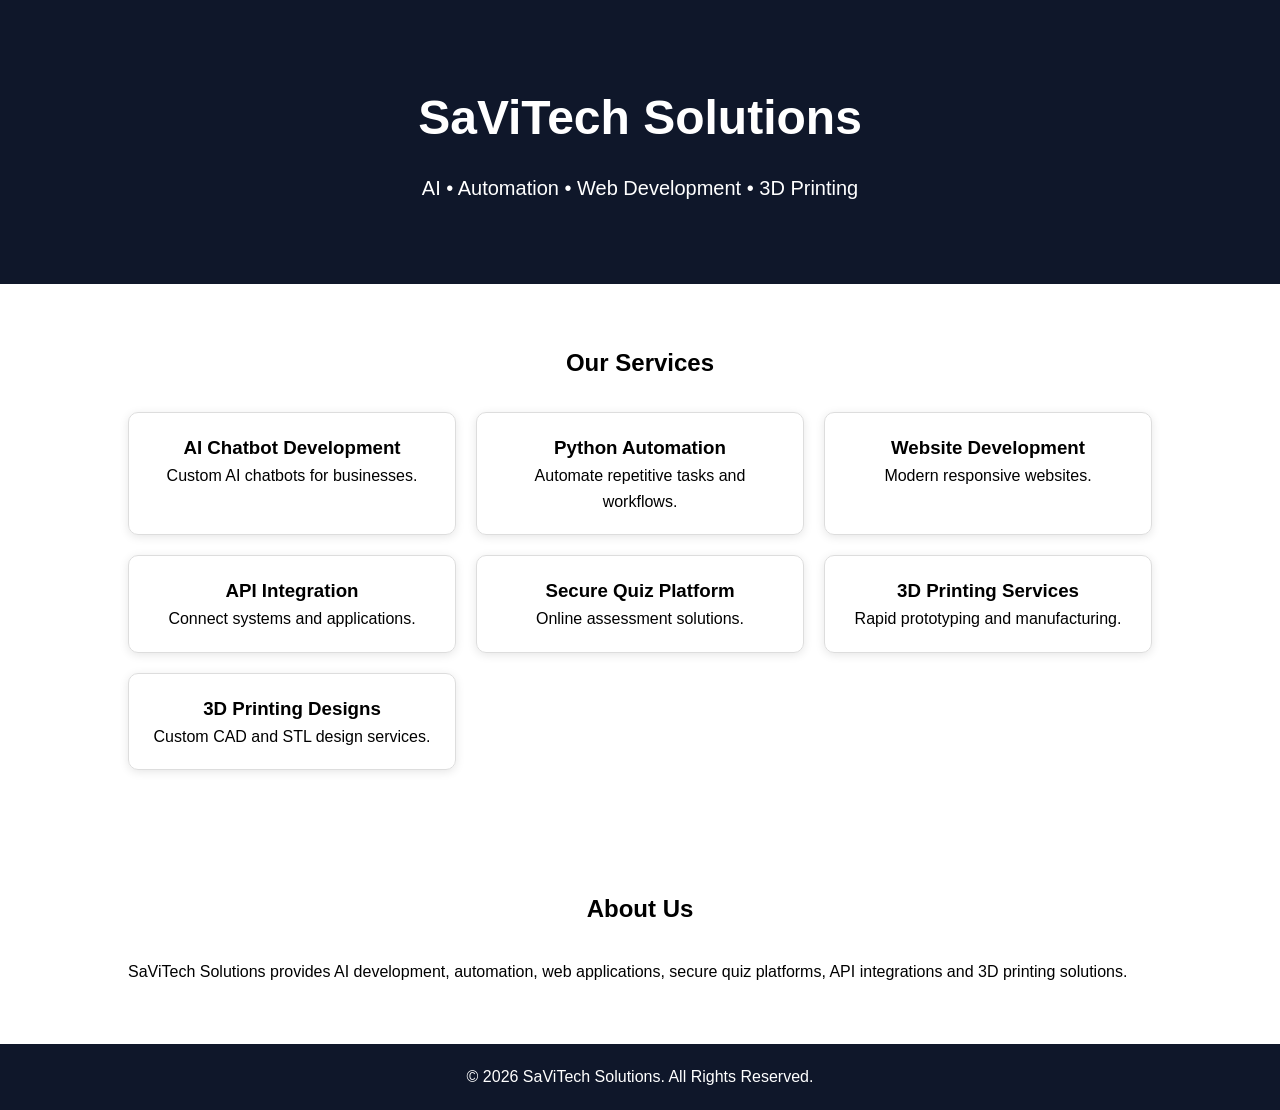
==== index.html @ e243b519 "Move website files to root for GitHub Pages" ====
<!DOCTYPE html>
<html lang="en">

<head>
<meta charset="UTF-8">
<meta name="viewport" content="width=device-width, initial-scale=1.0">
<title>SaViTech Solutions</title>
<link rel="stylesheet" href="style.css">
</head>

<body>

<header>
    <h1>SaViTech Solutions</h1>
    <p>AI • Automation • Web Development • 3D Printing</p>
</header>

<section>
    <h2>Our Services</h2>

    <div class="services">

        <div class="card">
            <h3>AI Chatbot Development</h3>
            <p>Custom AI chatbots for businesses.</p>
        </div>

        <div class="card">
            <h3>Python Automation</h3>
            <p>Automate repetitive tasks and workflows.</p>
        </div>

        <div class="card">
            <h3>Website Development</h3>
            <p>Modern responsive websites.</p>
        </div>

        <div class="card">
            <h3>API Integration</h3>
            <p>Connect systems and applications.</p>
        </div>

        <div class="card">
            <h3>Secure Quiz Platform</h3>
            <p>Online assessment solutions.</p>
        </div>

        <div class="card">
            <h3>3D Printing Services</h3>
            <p>Rapid prototyping and manufacturing.</p>
        </div>

        <div class="card">
            <h3>3D Printing Designs</h3>
            <p>Custom CAD and STL design services.</p>
        </div>

    </div>
</section>

<section>
    <h2>About Us</h2>

    <p>
        SaViTech Solutions provides AI development,
        automation, web applications, secure quiz platforms,
        API integrations and 3D printing solutions.
    </p>
</section>

<footer>
    <p>© 2026 SaViTech Solutions. All Rights Reserved.</p>
</footer>

<script src="script.js"></script>

</body>
</html>
---- style.css ----
*{
    margin:0;
    padding:0;
    box-sizing:border-box;
}

body{
    font-family:Arial, sans-serif;
    line-height:1.6;
}

header{
    background:#0f172a;
    color:white;
    text-align:center;
    padding:80px 20px;
}

header h1{
    font-size:48px;
}

header p{
    margin-top:15px;
    font-size:20px;
}

section{
    padding:60px 10%;
}

h2{
    text-align:center;
    margin-bottom:30px;
}

.services{
    display:grid;
    grid-template-columns:repeat(auto-fit,minmax(250px,1fr));
    gap:20px;
}

.card{
    border:1px solid #ddd;
    border-radius:10px;
    padding:20px;
    text-align:center;
    box-shadow:0 2px 10px rgba(0,0,0,0.1);
}

footer{
    background:#0f172a;
    color:white;
    text-align:center;
    padding:20px;
}
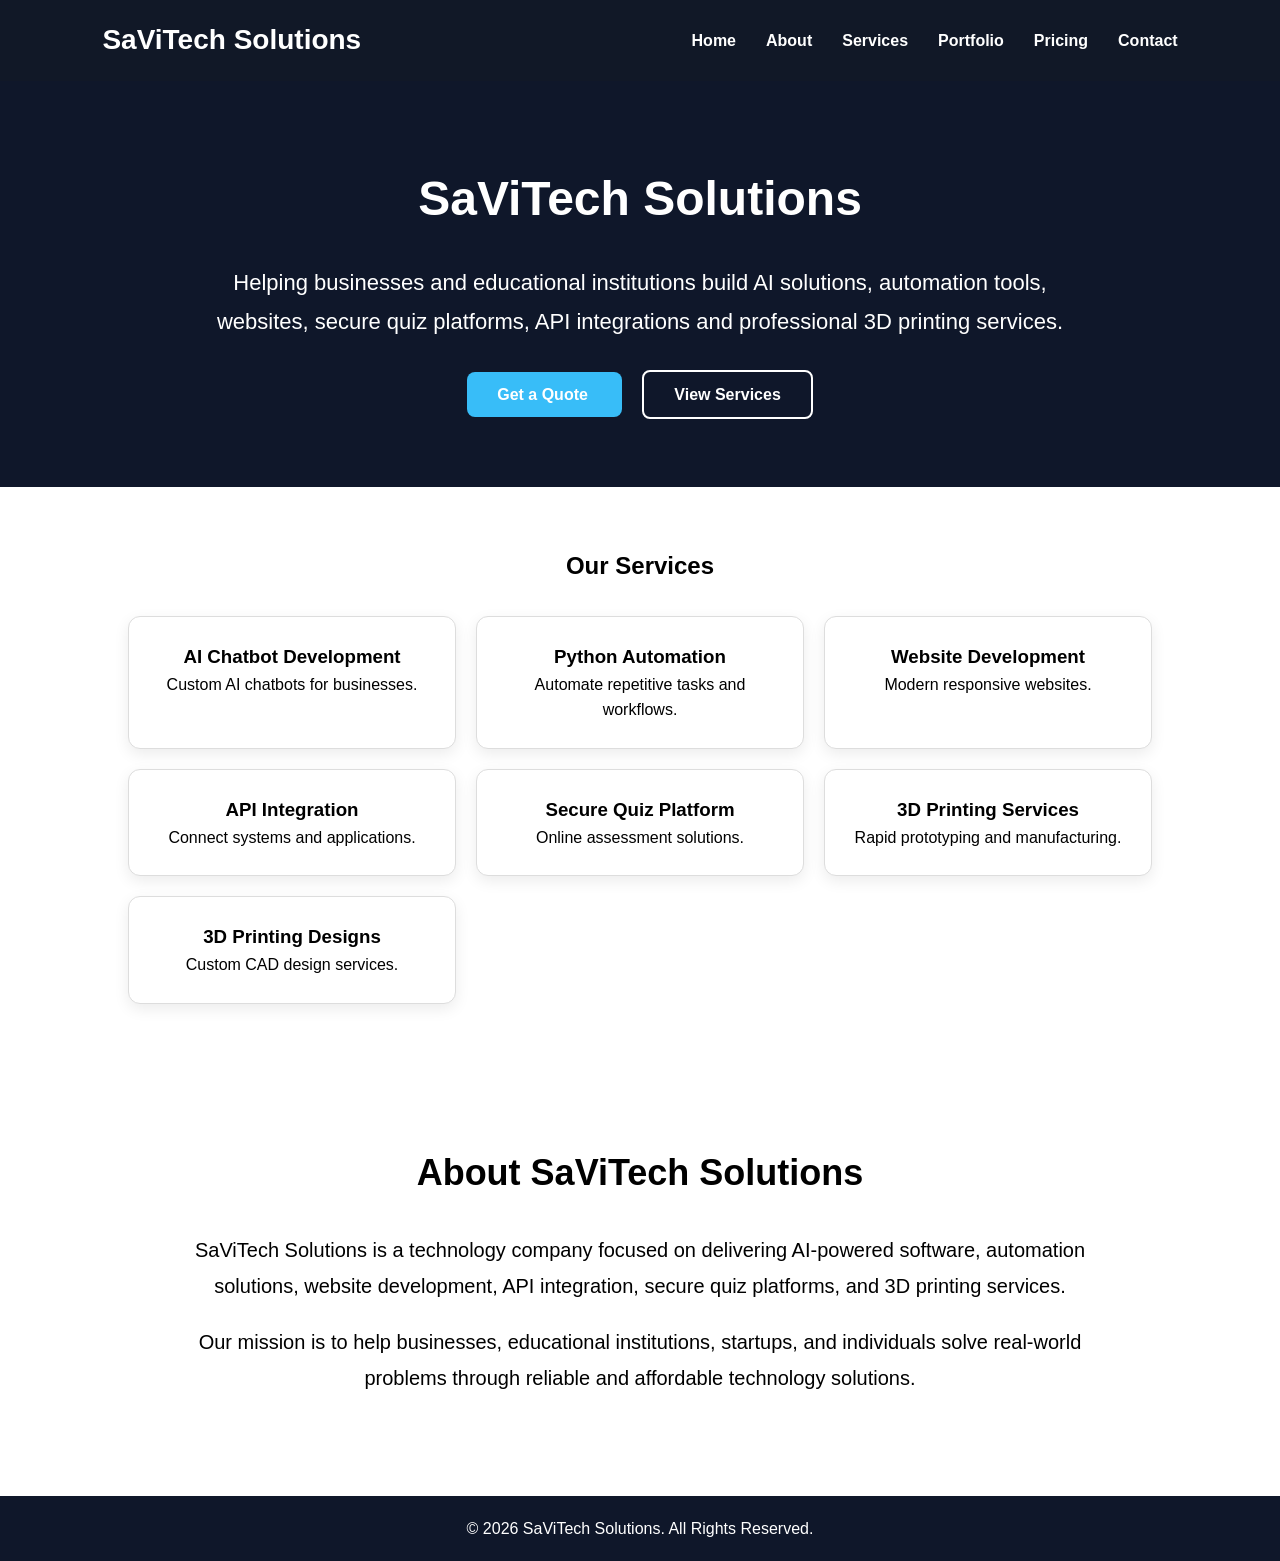
==== commit 6f5bb0de: "Create About page" ====
--- a/index.html
+++ b/index.html
@@ -10,9 +10,54 @@
 
 <body>
 
+<nav>
+
+    <div class="logo">
+        SaViTech Solutions
+    </div>
+
+    <ul>
+
+        <li><a href="index.html">Home</a></li>
+
+        <li><a href="pages/about.html">About</a></li>
+
+        <li><a href="pages/services.html">Services</a></li>
+
+        <li><a href="pages/portfolio.html">Portfolio</a></li>
+
+        <li><a href="pages/pricing.html">Pricing</a></li>
+
+        <li><a href="pages/contact.html">Contact</a></li>
+
+    </ul>
+
+</nav>
+
 <header>
+
     <h1>SaViTech Solutions</h1>
-    <p>AI • Automation • Web Development • 3D Printing</p>
+
+    <p class="hero-text">
+
+        Helping businesses and educational institutions build AI solutions,
+        automation tools, websites, secure quiz platforms,
+        API integrations and professional 3D printing services.
+
+    </p>
+
+    <div class="hero-buttons">
+
+        <a href="pages/contact.html" class="btn-primary">
+            Get a Quote
+        </a>
+
+        <a href="pages/services.html" class="btn-secondary">
+            View Services
+        </a>
+
+    </div>
+
 </header>
 
 <section>
@@ -52,20 +97,32 @@
 
         <div class="card">
             <h3>3D Printing Designs</h3>
-            <p>Custom CAD and STL design services.</p>
+            <p>Custom CAD design services.</p>
         </div>
 
     </div>
 </section>
 
-<section>
-    <h2>About Us</h2>
+<section class="about">
+
+    <h2>About SaViTech Solutions</h2>
 
     <p>
-        SaViTech Solutions provides AI development,
-        automation, web applications, secure quiz platforms,
-        API integrations and 3D printing solutions.
+
+        SaViTech Solutions is a technology company focused on delivering
+        AI-powered software, automation solutions, website development,
+        API integration, secure quiz platforms, and 3D printing services.
+
     </p>
+
+    <p>
+
+        Our mission is to help businesses, educational institutions,
+        startups, and individuals solve real-world problems through
+        reliable and affordable technology solutions.
+
+    </p>
+
 </section>
 
 <footer>
--- a/style.css
+++ b/style.css
@@ -1,3 +1,52 @@
+nav{
+
+    background:#111827;
+
+    color:white;
+
+    display:flex;
+
+    justify-content:space-between;
+
+    align-items:center;
+
+    padding:18px 8%;
+
+}
+
+.logo{
+
+    font-size:28px;
+
+    font-weight:bold;
+
+}
+
+nav ul{
+
+    list-style:none;
+
+    display:flex;
+
+    gap:30px;
+
+}
+
+nav a{
+
+    color:white;
+
+    text-decoration:none;
+
+    font-weight:600;
+
+}
+
+nav a:hover{
+
+    color:#38bdf8;
+
+}
 *{
     margin:0;
     padding:0;
@@ -41,11 +90,30 @@
 }
 
 .card{
+
     border:1px solid #ddd;
-    border-radius:10px;
-    padding:20px;
-    text-align:center;
-    box-shadow:0 2px 10px rgba(0,0,0,0.1);
+
+    border-radius:12px;
+
+    padding:25px;
+
+    text-align:center;
+
+    box-shadow:0 5px 15px rgba(0,0,0,0.08);
+
+    transition:0.3s;
+
+    cursor:pointer;
+
+    background:white;
+
+}
+.card:hover{
+
+    transform:translateY(-8px);
+
+    box-shadow:0 12px 25px rgba(0,0,0,0.2);
+
 }
 
 footer{
@@ -53,4 +121,96 @@
     color:white;
     text-align:center;
     padding:20px;
+}
+.hero-text{
+
+    max-width:900px;
+
+    margin:25px auto;
+
+    font-size:22px;
+
+    line-height:1.8;
+
+}
+
+.hero-buttons{
+
+    margin-top:40px;
+
+}
+
+.btn-primary{
+
+    background:#38bdf8;
+
+    color:white;
+
+    padding:14px 30px;
+
+    text-decoration:none;
+
+    border-radius:8px;
+
+    margin-right:20px;
+
+    font-weight:bold;
+
+}
+
+.btn-secondary{
+
+    border:2px solid white;
+
+    color:white;
+
+    padding:14px 30px;
+
+    text-decoration:none;
+
+    border-radius:8px;
+
+    font-weight:bold;
+
+}
+
+.btn-primary:hover{
+
+    background:#0284c7;
+
+}
+
+.btn-secondary:hover{
+
+    background:white;
+
+    color:#111827;
+
+}
+.about{
+
+    padding:80px 12%;
+
+    text-align:center;
+
+}
+
+.about h2{
+
+    margin-bottom:30px;
+
+    font-size:36px;
+
+}
+
+.about p{
+
+    max-width:900px;
+
+    margin:20px auto;
+
+    font-size:20px;
+
+    line-height:1.8;
+
 }
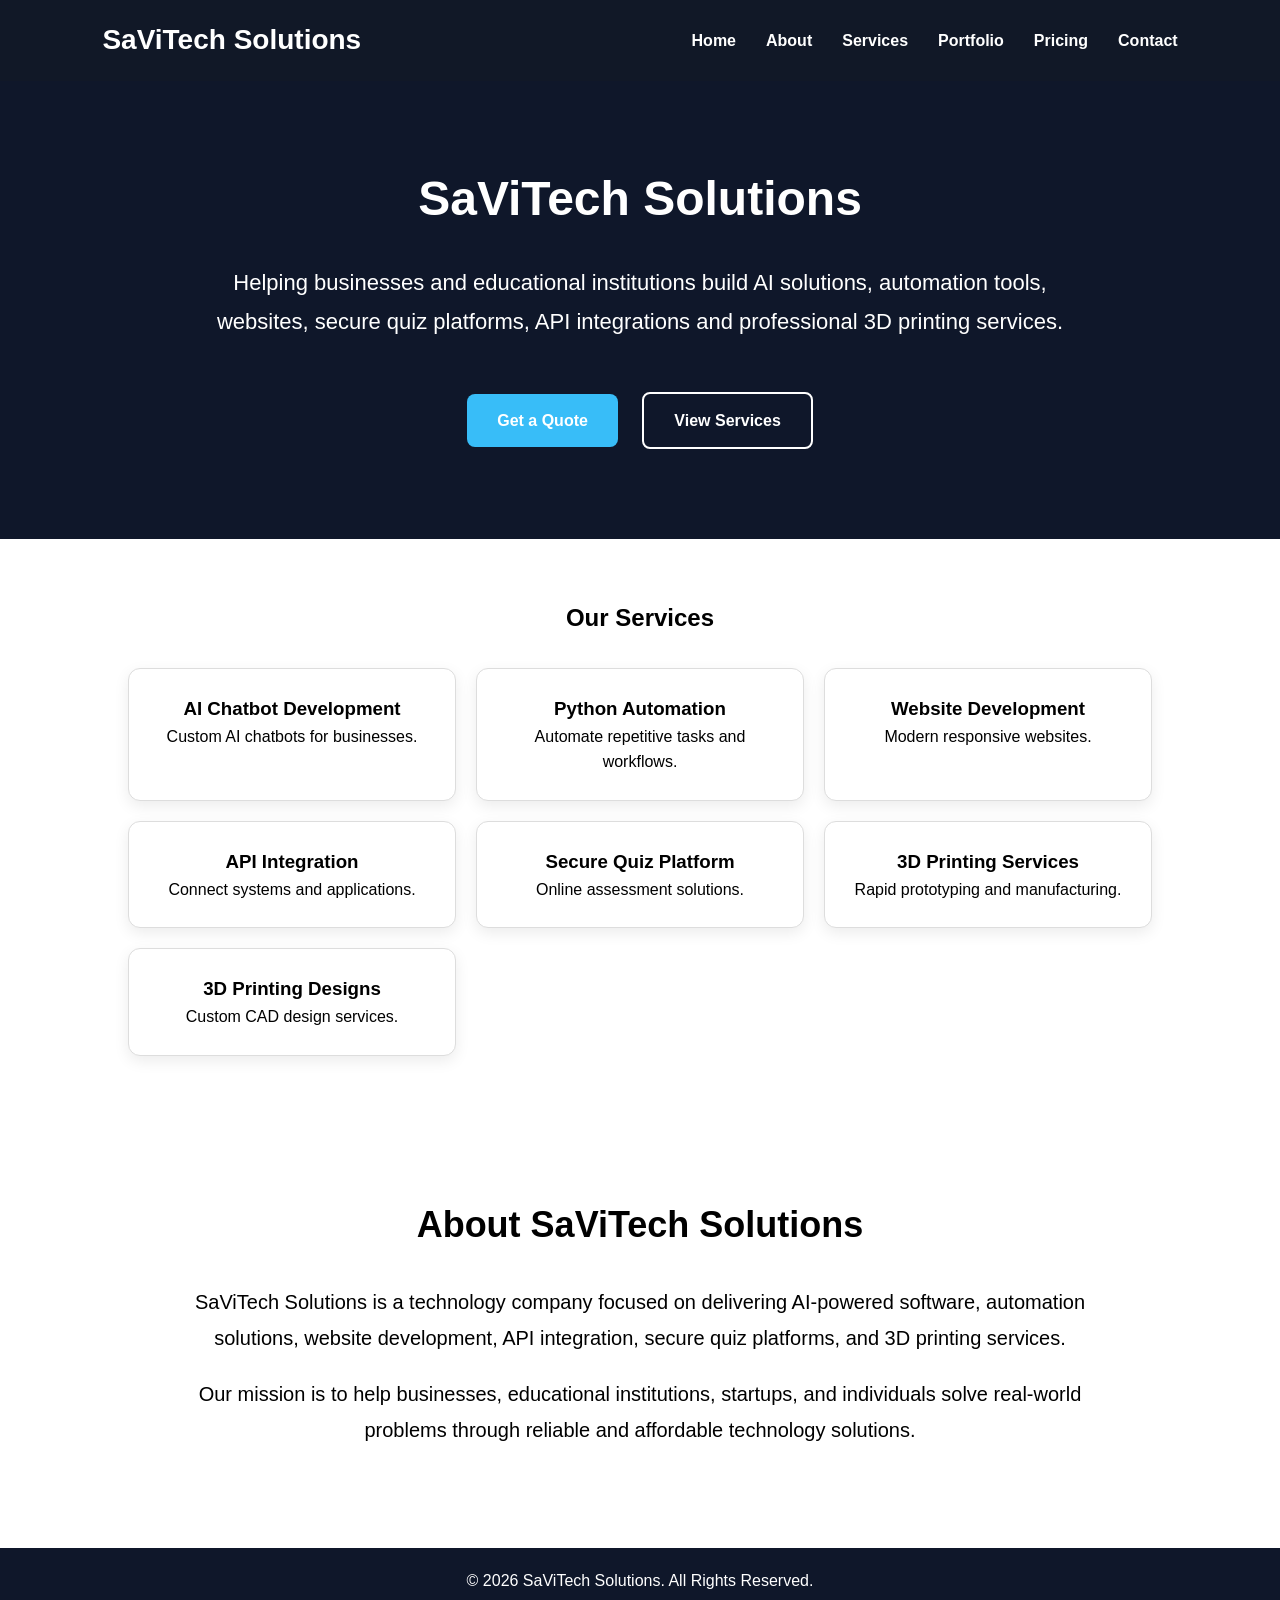
==== commit 6ef60352: "Connect homepage buttons" ====
--- a/index.html
+++ b/index.html
@@ -48,11 +48,11 @@
 
     <div class="hero-buttons">
 
-        <a href="pages/contact.html" class="btn-primary">
+        <a href="pages/contact.html" class="btn">
             Get a Quote
         </a>
 
-        <a href="pages/services.html" class="btn-secondary">
+        <a href="pages/services.html" class="btn btn-outline">
             View Services
         </a>
 
--- a/style.css
+++ b/style.css
@@ -213,4 +213,49 @@
 
     line-height:1.8;
 
+}
+.btn{
+
+    display:inline-block;
+
+    padding:14px 30px;
+
+    margin:10px;
+
+    background:#38bdf8;
+
+    color:white;
+
+    text-decoration:none;
+
+    border-radius:8px;
+
+    font-weight:bold;
+
+    transition:0.3s;
+
+}
+
+.btn:hover{
+
+    background:#0ea5e9;
+
+}
+
+.btn-outline{
+
+    background:transparent;
+
+    border:2px solid white;
+
+    color:white;
+
+}
+
+.btn-outline:hover{
+
+    background:white;
+
+    color:#0f172a;
+
 }
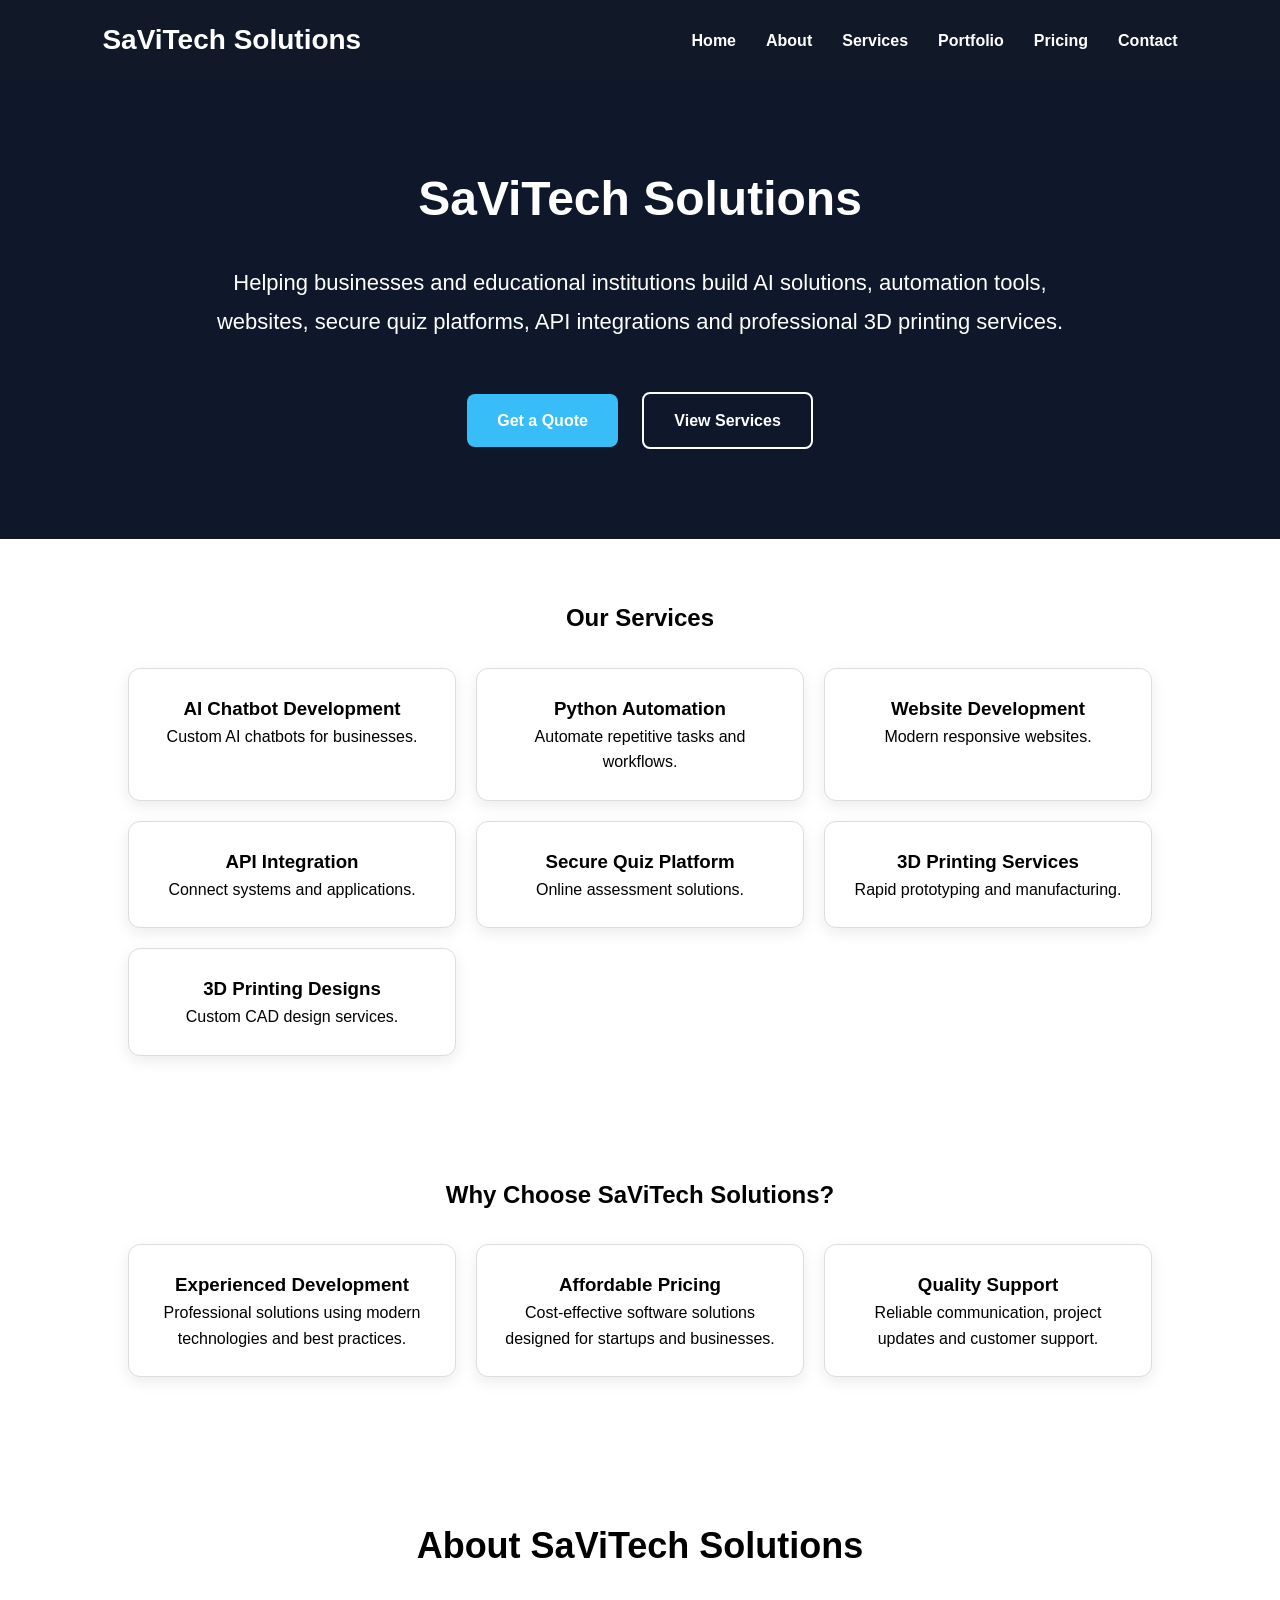
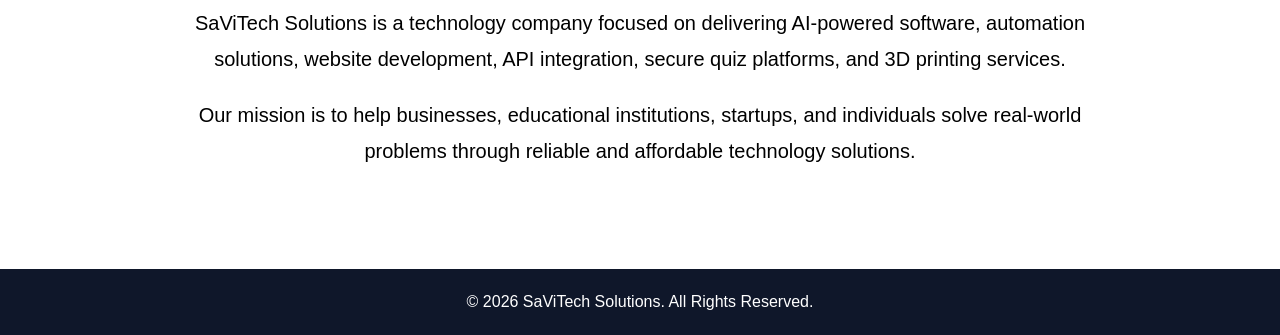
==== commit a20b16f9: "Improved homepage UI" ====
--- a/index.html
+++ b/index.html
@@ -13,7 +13,13 @@
 <nav>
 
     <div class="logo">
+
+    <a href="index.html">
+
         SaViTech Solutions
+
+    </a>
+
     </div>
 
     <ul>
@@ -48,11 +54,11 @@
 
     <div class="hero-buttons">
 
-        <a href="pages/contact.html" class="btn">
+        <a class="btn" href="pages/contact.html">
             Get a Quote
         </a>
 
-        <a href="pages/services.html" class="btn btn-outline">
+        <a class="btn btn-outline" href="pages/services.html">
             View Services
         </a>
 
@@ -103,6 +109,40 @@
     </div>
 </section>
 
+<section>
+
+    <h2>Why Choose SaViTech Solutions?</h2>
+
+    <div class="services">
+
+        <div class="card">
+
+            <h3>Experienced Development</h3>
+
+            <p>Professional solutions using modern technologies and best practices.</p>
+
+        </div>
+
+        <div class="card">
+
+            <h3>Affordable Pricing</h3>
+
+            <p>Cost-effective software solutions designed for startups and businesses.</p>
+
+        </div>
+
+        <div class="card">
+
+            <h3>Quality Support</h3>
+
+            <p>Reliable communication, project updates and customer support.</p>
+
+        </div>
+
+    </div>
+
+</section>
+
 <section class="about">
 
     <h2>About SaViTech Solutions</h2>
--- a/style.css
+++ b/style.css
@@ -1,3 +1,7 @@
+html{
+    scroll-behavior:smooth;
+}
+
 nav{
 
     background:#111827;
@@ -19,6 +23,13 @@
     font-size:28px;
 
     font-weight:bold;
+
+}
+.logo a{
+
+    color:white;
+
+    text-decoration:none;
 
 }
 
@@ -108,11 +119,14 @@
     background:white;
 
 }
+
 .card:hover{
 
     transform:translateY(-8px);
 
-    box-shadow:0 12px 25px rgba(0,0,0,0.2);
+    transition:0.3s;
+
+    box-shadow:0 12px 30px rgba(0,0,0,0.15);
 
 }
 
@@ -187,6 +201,7 @@
     color:#111827;
 
 }
+
 .about{
 
     padding:80px 12%;
@@ -238,7 +253,11 @@
 
 .btn:hover{
 
-    background:#0ea5e9;
+    opacity:0.9;
+
+    transform:translateY(-2px);
+
+    transition:0.3s;
 
 }
 
@@ -258,4 +277,47 @@
 
     color:#0f172a;
 
+}
+.contact-form{
+
+    max-width:700px;
+
+    margin:40px auto;
+
+    display:flex;
+
+    flex-direction:column;
+
+    gap:20px;
+
+}
+
+.contact-form input,
+
+.contact-form select,
+
+.contact-form textarea{
+
+    padding:15px;
+
+    border:1px solid #ccc;
+
+    border-radius:8px;
+
+    font-size:16px;
+
+}
+
+.contact-form textarea{
+
+    resize:vertical;
+
+}
+
+nav a:hover{
+
+    color:#4db8ff;
+
+    transition:0.3s;
+
 }
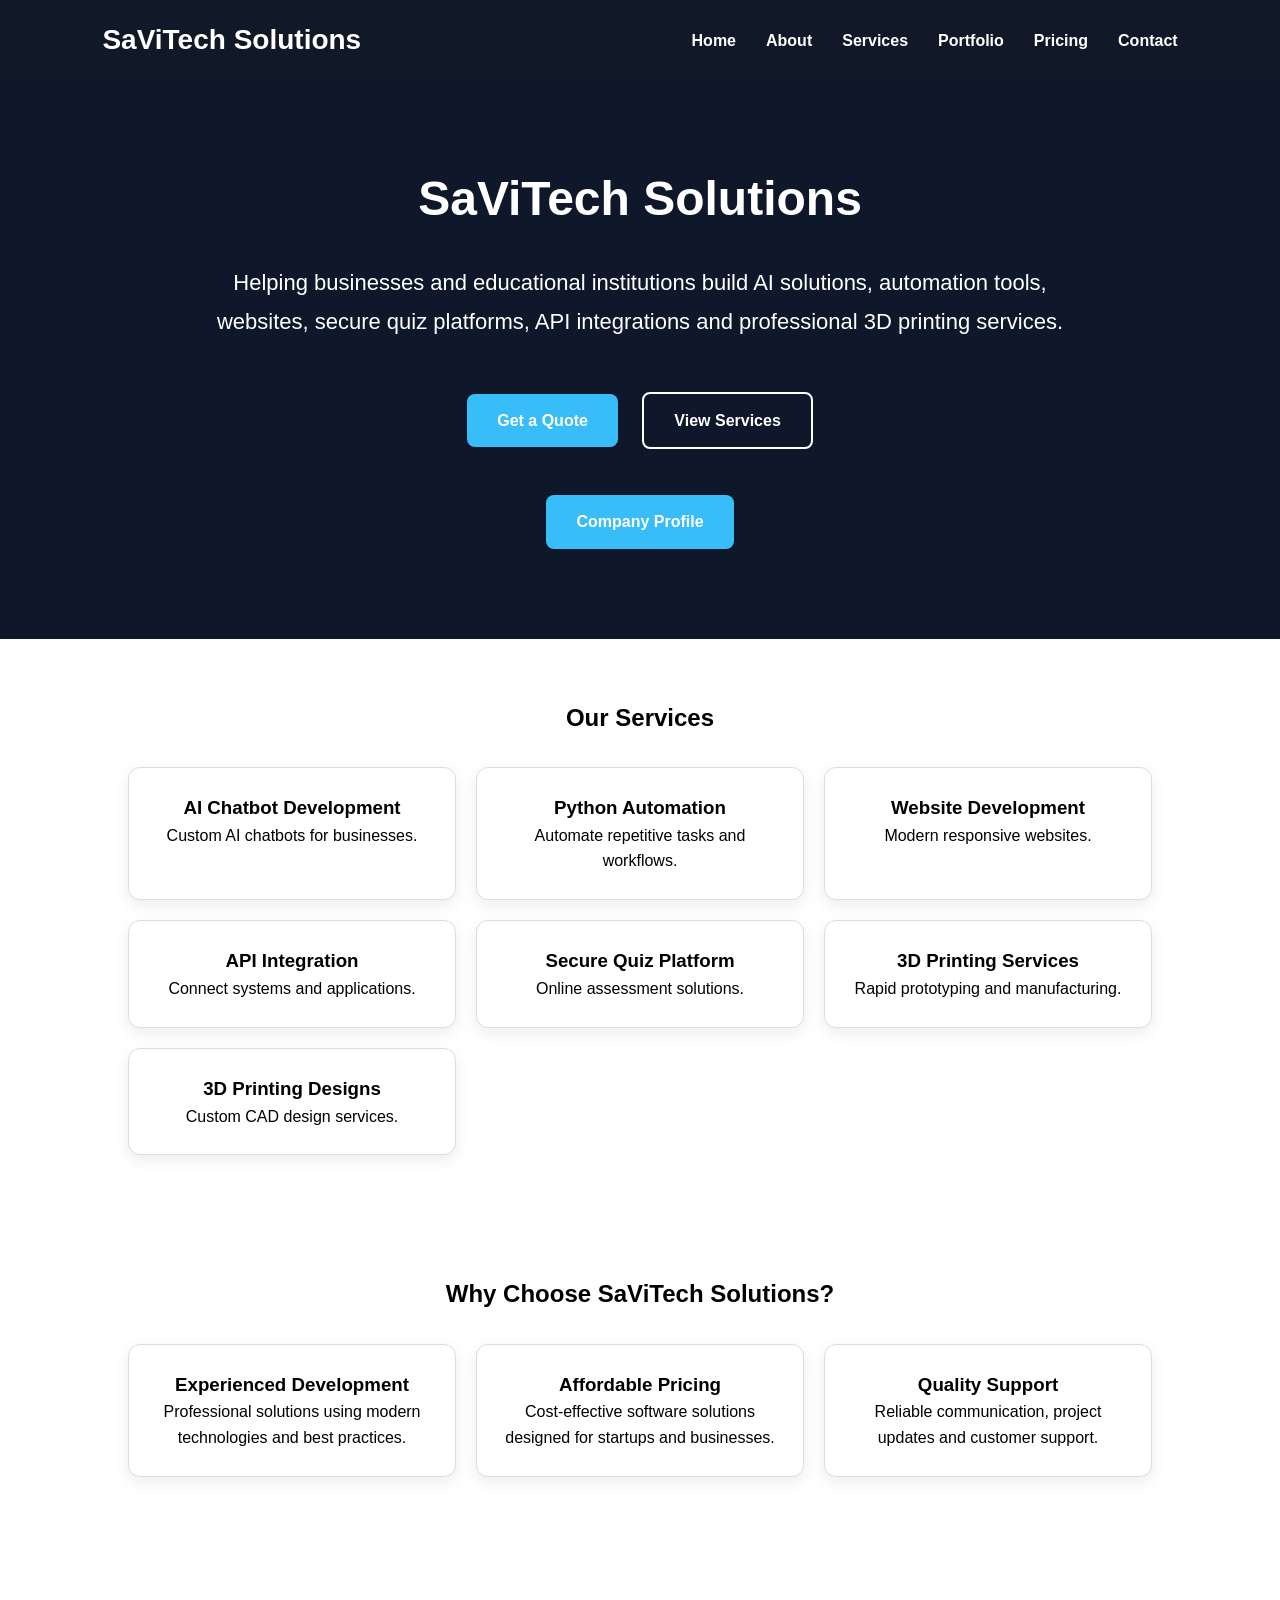
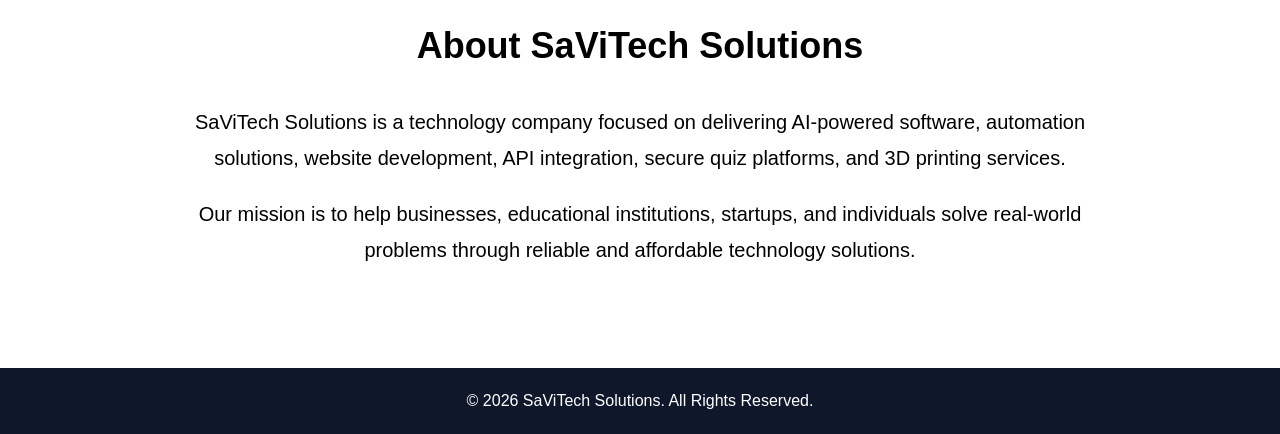
==== commit b102989b: "Added company profile pdf" ====
--- a/index.html
+++ b/index.html
@@ -60,6 +60,14 @@
 
         <a class="btn btn-outline" href="pages/services.html">
             View Services
+        </a>
+
+        <br><br>
+
+        <a href="assets/documents/company-profile.pdf"
+            class="btn secondary"
+            target="_blank">
+            Company Profile
         </a>
 
     </div>
